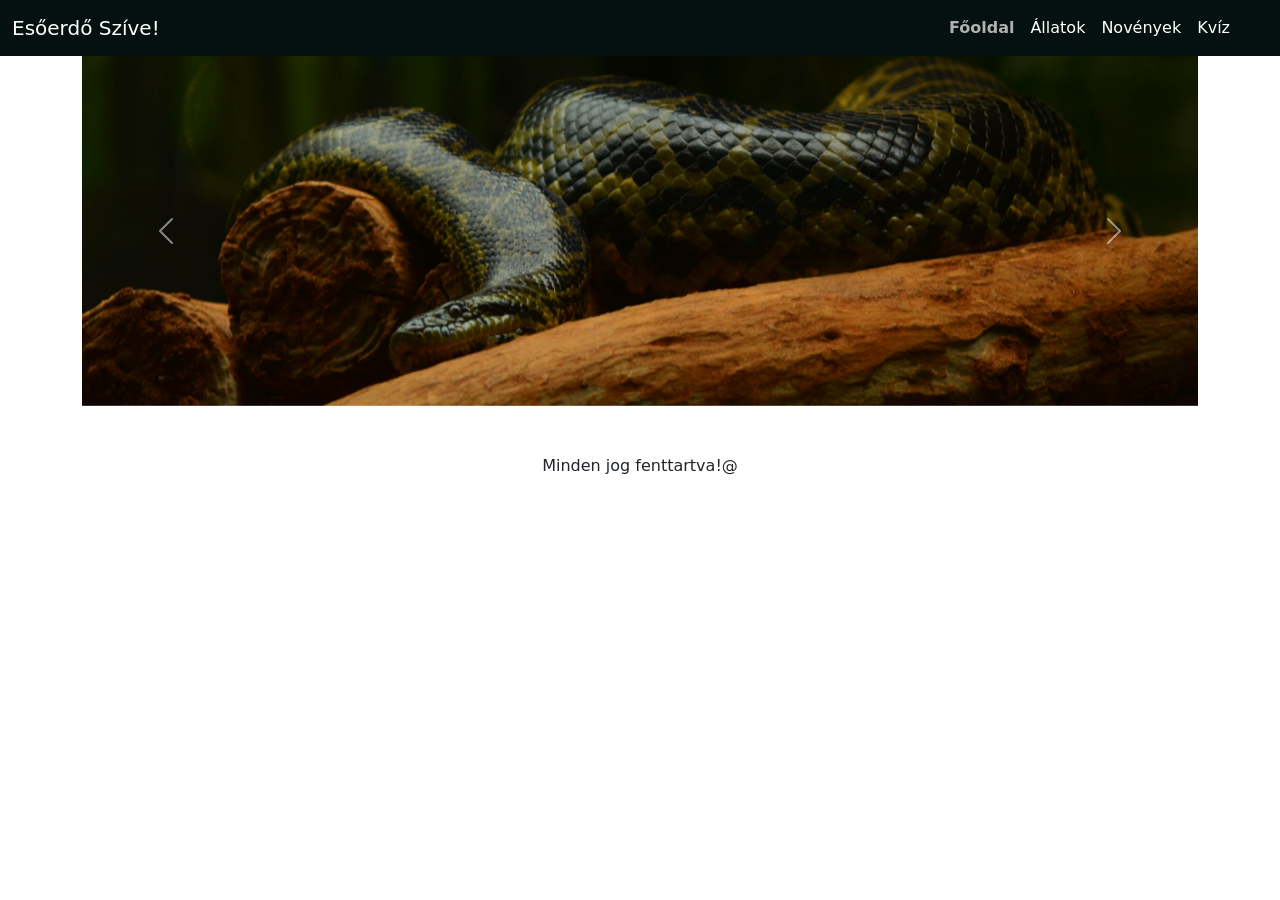
==== index.html @ 5505858c "Slider módosítás" ====
<!DOCTYPE html>
<html lang="hu">

<head>
    <meta charset="UTF-8">
    <meta name="viewport" content="width=device-width, initial-scale=1.0">
    <title>Esőerdő projekt - Főoldal</title>
    <link href="https://cdn.jsdelivr.net/npm/bootstrap@5.3.8/dist/css/bootstrap.min.css" rel="stylesheet"
        integrity="sha384-sRIl4kxILFvY47J16cr9ZwB07vP4J8+LH7qKQnuqkuIAvNWLzeN8tE5YBujZqJLB" crossorigin="anonymous">
    <link rel="stylesheet" href="./css/style.css">
</head>

<body>

    <header>
        <nav class="navbar navbar-expand-lg bg-body-tertiary">
            <div class="container-fluid d-flex">
                <a class="navbar-brand" href="#">Esőerdő Szíve!</a>
                <button class="navbar-toggler" type="button" data-bs-toggle="collapse" data-bs-target="#navbarNav"
                    aria-controls="navbarNav" aria-expanded="false" aria-label="Toggle navigation">
                    <span class="navbar-toggler-icon"></span>
                </button>
                <div class="collapse navbar-collapse " id="navbarNav">
                    <ul class="navbar-nav">
                        <li class="nav-item">
                            <a class="nav-link active" aria-current="page" href="index.html">Főoldal</a>
                        </li>
                        <li class="nav-item">
                            <a class="nav-link " href="allatok.html">Állatok</a>
                        </li>
                        <li class="nav-item">
                            <a class="nav-link" href="novenyek.html">Novények</a>
                        </li>
                        <li class="nav-item">
                            <a class="nav-link" href="kviz.html">Kvíz</a>
                        </li>
                    </ul>
                </div>
            </div>
        </nav>
    </header>

    <main>
        <div class="container">
            <div id="carouselExampleAutoplaying" class="carousel slide" data-bs-ride="carousel">
                <div class="carousel-inner">
                    <div class="carousel-item active">
                        <img src="./images/allatok/Anakonda/Anakonda-sotet.jpg" class="d-block w-100" alt="...">
                    </div>
                    <div class="carousel-item">
                        <img src="./images/allatok/Beka/Beka-paros.jpg" class="d-block w-100" alt="...">
                    </div>
                    <div class="carousel-item">
                        <img src="./images/allatok/Tarantula/Madarpok-card.jpg" class="d-block w-100" alt="...">
                    </div>
                </div>
                <button class="carousel-control-prev" type="button" data-bs-target="#carouselExampleAutoplaying"
                    data-bs-slide="prev">
                    <span class="carousel-control-prev-icon" aria-hidden="true"></span>
                    <span class="visually-hidden">Előző</span>
                </button>
                <button class="carousel-control-next" type="button" data-bs-target="#carouselExampleAutoplaying"
                    data-bs-slide="next">
                    <span class="carousel-control-next-icon" aria-hidden="true"></span>
                    <span class="visually-hidden">Következő</span>
                </button>
            </div>
        </div>
    </main>

    <footer class="text-center p-5">
        <p>Minden jog fenttartva!@</p>
    </footer>

    <script src="https://cdn.jsdelivr.net/npm/bootstrap@5.3.8/dist/js/bootstrap.bundle.min.js"
        integrity="sha384-FKyoEForCGlyvwx9Hj09JcYn3nv7wiPVlz7YYwJrWVcXK/BmnVDxM+D2scQbITxI"
        crossorigin="anonymous"></script>
</body>

</html>
---- css/style.css ----
header {
    background-color: #04110F !important;
  
}
.navbar {
    background-color: transparent !important;
}

.navbar-collapse {
    justify-content: flex-end;
}

header .nav-link {
    padding: 8px 16px;
}
header a {
    color: #fff !important;
}
@media (min-width: 992px) {
    header ul {
        margin-right: 30px;
    }
}
.active{
    color: #b1b1b1 !important;
    font-weight: bold;
}

.carousel-item img {
    margin: auto;
    width: 100% !important;
    height: 350px !important;
    object-fit: cover;
}
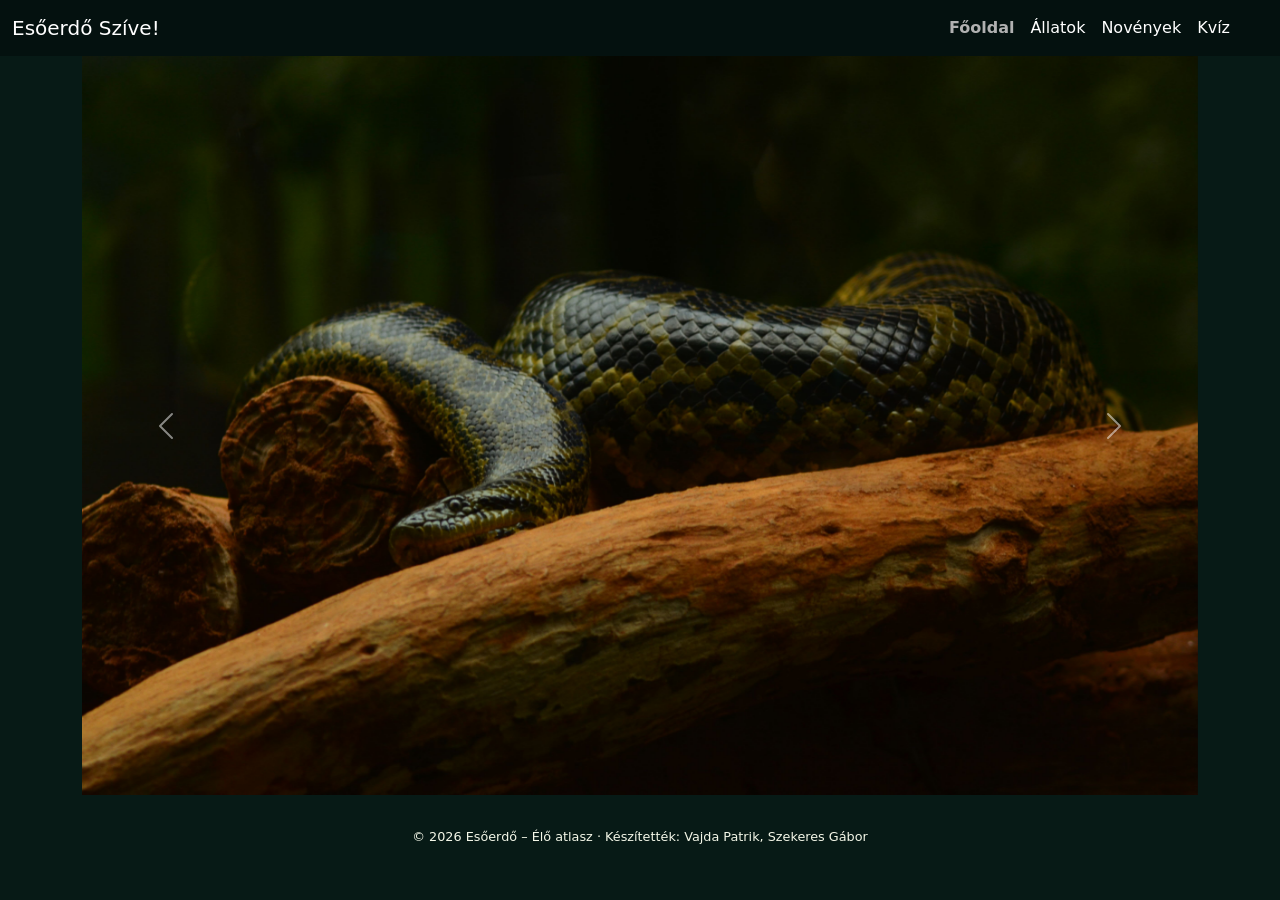
==== commit 0de50407: "footer szerkesztés" ====
--- a/index.html
+++ b/index.html
@@ -68,9 +68,10 @@
         </div>
     </main>
 
-    <footer class="text-center p-5">
-        <p>Minden jog fenttartva!@</p>
+     <footer class=" text-center">
+        <p class="mb-0">© 2026 Esőerdő – Élő atlasz · Készítették: Vajda Patrik, Szekeres Gábor</p>
     </footer>
+
 
     <script src="https://cdn.jsdelivr.net/npm/bootstrap@5.3.8/dist/js/bootstrap.bundle.min.js"
         integrity="sha384-FKyoEForCGlyvwx9Hj09JcYn3nv7wiPVlz7YYwJrWVcXK/BmnVDxM+D2scQbITxI"
--- a/css/style.css
+++ b/css/style.css
@@ -1,3 +1,9 @@
+
+
+body{
+    background-color: #071A16;
+    color: #F4F7E8;
+}
 header {
     background-color: #04110F !important;
   
@@ -27,8 +33,15 @@
 }
 
 .carousel-item img {
-    margin: auto;
+    margin: 0px;
     width: 100% !important;
-    height: 350px !important;
+    max-height: 800px !important;
     object-fit: cover;
-}+   
+}
+
+
+
+footer{ padding: 2rem 1rem; font-size: .8rem; color: var(--muted); border-top: 1px solid var(--line); }
+
+
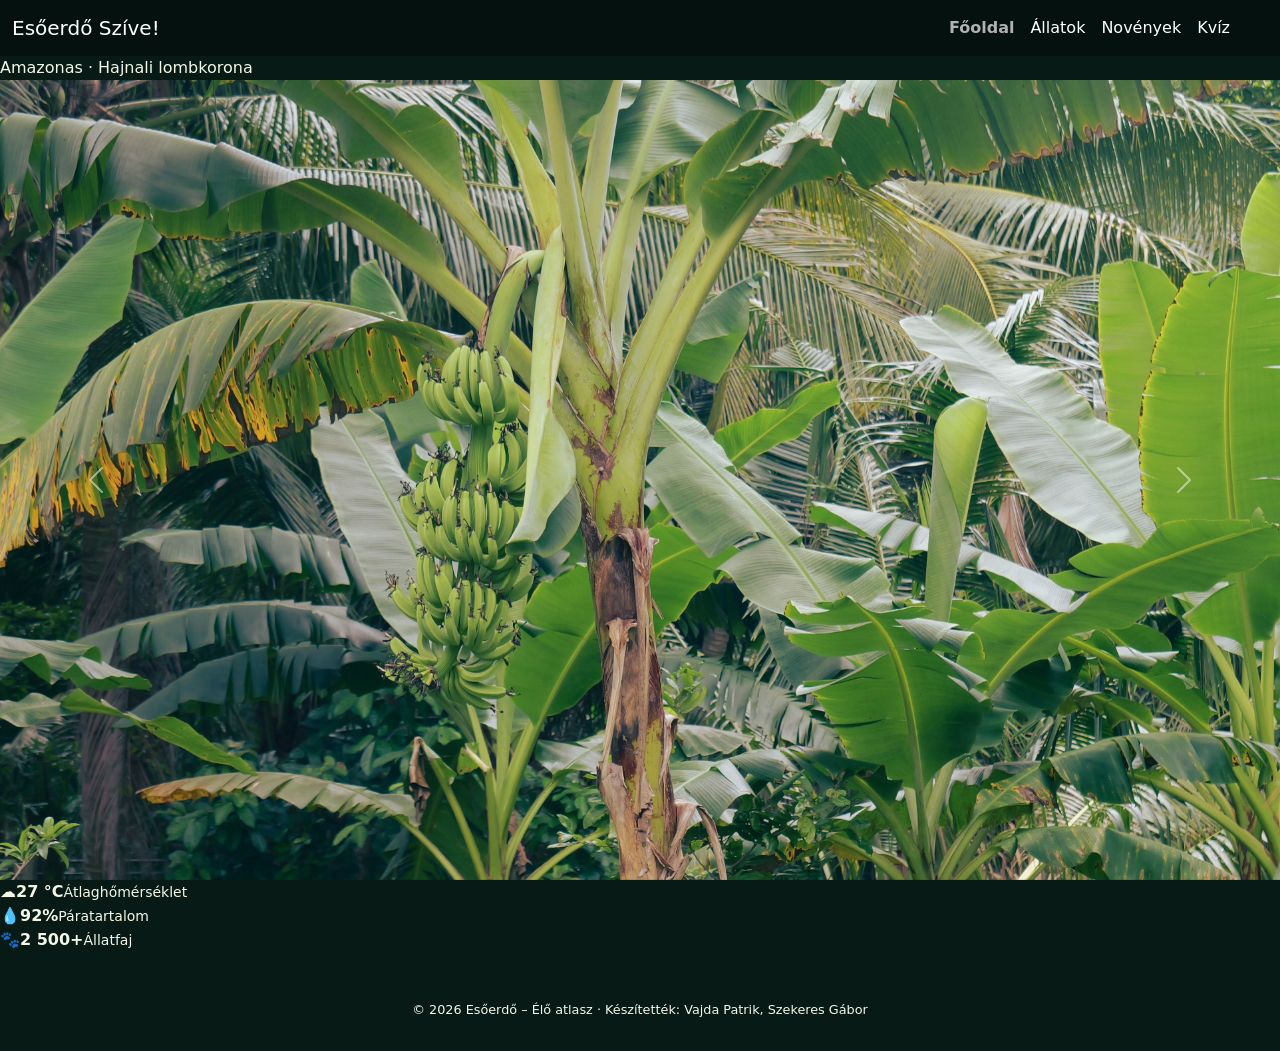
==== commit 4d531795: "heroSection" ====
--- a/index.html
+++ b/index.html
@@ -41,31 +41,47 @@
     </header>
 
     <main>
-        <div class="container">
-            <div id="carouselExampleAutoplaying" class="carousel slide" data-bs-ride="carousel">
-                <div class="carousel-inner">
-                    <div class="carousel-item active">
-                        <img src="./images/allatok/Anakonda/Anakonda-sotet.jpg" class="d-block w-100" alt="...">
-                    </div>
-                    <div class="carousel-item">
-                        <img src="./images/allatok/Beka/Beka-paros.jpg" class="d-block w-100" alt="...">
-                    </div>
-                    <div class="carousel-item">
-                        <img src="./images/allatok/Tarantula/Madarpok-card.jpg" class="d-block w-100" alt="...">
+        <section class="hero">
+
+             <div class="hero-image">
+                <span class="hero-badge"><i class="badge-dot" aria-hidden="true"></i>Amazonas · Hajnali
+                    lombkorona</span>
+                <div class="">
+                    <div id="carouselExampleAutoplaying" class="carousel slide" data-bs-ride="carousel">
+                        <div class="carousel-inner">
+                            <div class="carousel-item active">
+                                <img src="./images/novenyek/Bananfa/Bananfa-egydb.jpg" class="d-block w-100" alt="...">
+                            </div>
+                            <div class="carousel-item">
+                                <img src="./images/novenyek/Kakaofa/Kakaofa-termes.jpg" class="d-block w-100" alt="...">
+                            </div>
+                            <div class="carousel-item">
+                                <img src="./images/novenyek/Kokusz/Kokusz-erdo.jpg" class="d-block w-100" alt="...">
+                            </div>
+                        </div>
+                        <button class="carousel-control-prev" type="button" data-bs-target="#carouselExampleAutoplaying"
+                            data-bs-slide="prev">
+                            <span class="carousel-control-prev-icon" aria-hidden="true"></span>
+                            <span class="visually-hidden">Előző</span>
+                        </button>
+                        <button class="carousel-control-next" type="button" data-bs-target="#carouselExampleAutoplaying"
+                            data-bs-slide="next">
+                            <span class="carousel-control-next-icon" aria-hidden="true"></span>
+                            <span class="visually-hidden">Következő</span>
+                        </button>
                     </div>
                 </div>
-                <button class="carousel-control-prev" type="button" data-bs-target="#carouselExampleAutoplaying"
-                    data-bs-slide="prev">
-                    <span class="carousel-control-prev-icon" aria-hidden="true"></span>
-                    <span class="visually-hidden">Előző</span>
-                </button>
-                <button class="carousel-control-next" type="button" data-bs-target="#carouselExampleAutoplaying"
-                    data-bs-slide="next">
-                    <span class="carousel-control-next-icon" aria-hidden="true"></span>
-                    <span class="visually-hidden">Következő</span>
-                </button>
+                <ul class="climate list-unstyled">
+                    <li><span class="climate-icon" aria-hidden="true">☁</span><span><strong>27
+                                °C</strong><small>Átlaghőmérséklet</small></span></li>
+                    <li><span class="climate-icon"
+                            aria-hidden="true">💧</span><span><strong>92%</strong><small>Páratartalom</small></span>
+                    </li>
+                    <li><span class="climate-icon" aria-hidden="true">🐾</span><span><strong>2
+                                500+</strong><small>Állatfaj</small></span></li>
+                </ul>
             </div>
-        </div>
+        </section>
     </main>
 
      <footer class=" text-center">
--- a/css/style.css
+++ b/css/style.css
@@ -1,13 +1,13 @@
-
-
-body{
+body {
     background-color: #071A16;
     color: #F4F7E8;
 }
+
 header {
     background-color: #04110F !important;
-  
+
 }
+
 .navbar {
     background-color: transparent !important;
 }
@@ -19,15 +19,18 @@
 header .nav-link {
     padding: 8px 16px;
 }
+
 header a {
     color: #fff !important;
 }
+
 @media (min-width: 992px) {
     header ul {
         margin-right: 30px;
     }
 }
-.active{
+
+.active {
     color: #b1b1b1 !important;
     font-weight: bold;
 }
@@ -37,11 +40,22 @@
     width: 100% !important;
     max-height: 800px !important;
     object-fit: cover;
-   
 }
 
+.kartya {
+    background-color: #3E6358;
+    border: 2px solid #F4F7E8;
+    border-radius: 15px;
+}
 
+.kartya img {
+    width: 100% !important;
+    height: 500px !important;
+    object-fit: cover;
+    border-radius: 12px;
+}
 
-footer{ padding: 2rem 1rem; font-size: .8rem; color: var(--muted); border-top: 1px solid var(--line); }
-
-
+footer {
+    padding: 2rem 1rem;
+    font-size: .8rem;
+}
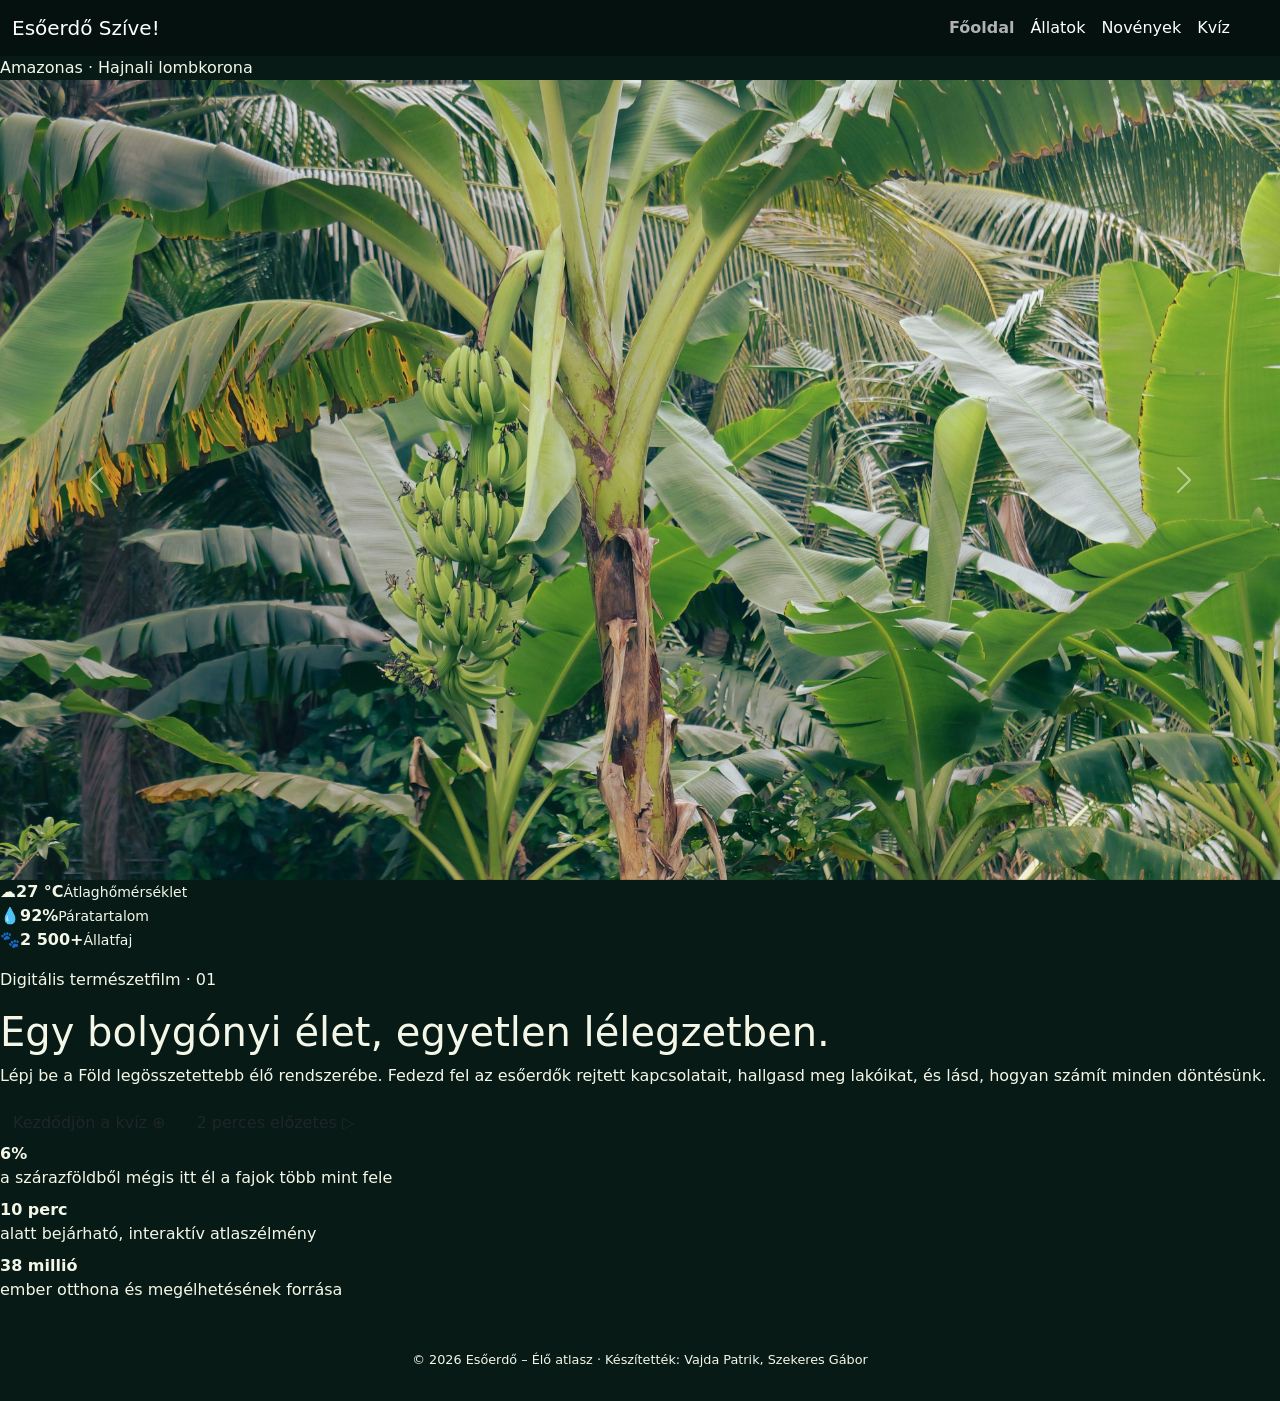
==== commit 592fae16: "content" ====
--- a/index.html
+++ b/index.html
@@ -81,6 +81,34 @@
                                 500+</strong><small>Állatfaj</small></span></li>
                 </ul>
             </div>
+             <div class="hero-content">
+                <p class="kicker">Digitális természetfilm · 01</p>
+                <h1>Egy bolygónyi élet, egyetlen lélegzetben.</h1>
+                <p class="lead-text">Lépj be a Föld legösszetettebb élő rendszerébe. Fedezd fel az esőerdők rejtett
+                    kapcsolatait, hallgasd meg lakóikat, és lásd, hogyan számít minden döntésünk.</p>
+                <div class="hero-buttons">
+                    <a href="terkep.html" class="btn btn-lime">Kezdődjön a kvíz <span
+                            aria-hidden="true">⊕</span></a>
+                    <a href="kviz.html" class="btn btn-ghost">2 perces előzetes <span aria-hidden="true">▷</span></a>
+                </div>
+
+                <dl class="facts">
+                    <div>
+                        <dt>6%</dt>
+                        <dd>a szárazföldből mégis itt él a fajok több mint fele</dd>
+                    </div>
+                    <div>
+                        <dt>10 perc</dt>
+                        <dd>alatt bejárható, interaktív atlaszélmény</dd>
+                    </div>
+                    <div>
+                        <dt>38 millió</dt>
+                        <dd>ember otthona és megélhetésének forrása</dd>
+                    </div>
+                </dl>
+
+                
+            </div>
         </section>
     </main>
 
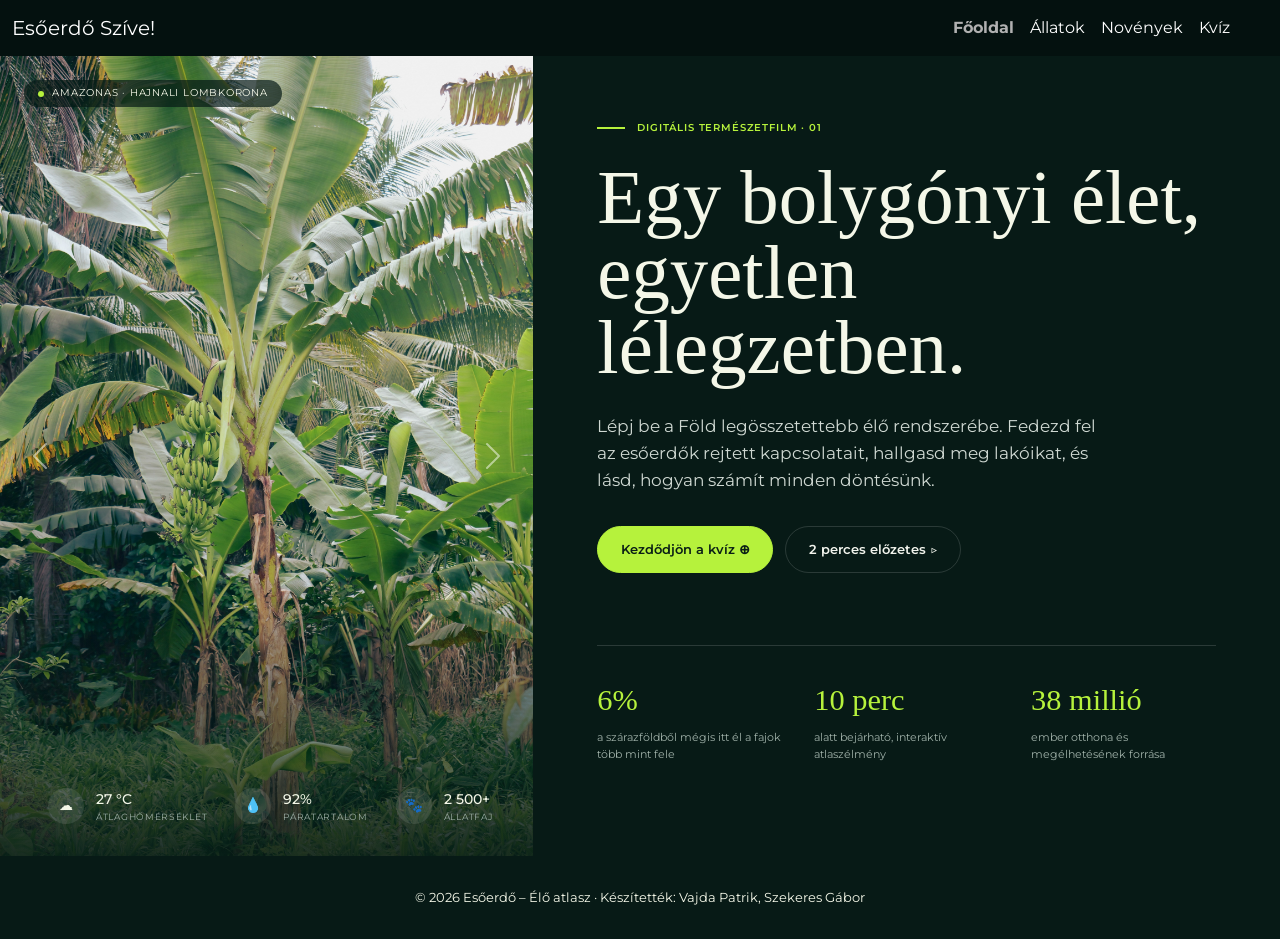
==== commit 5e29711f: "Főoldalba kvízoldal behivatkozása" ====
--- a/index.html
+++ b/index.html
@@ -87,7 +87,7 @@
                 <p class="lead-text">Lépj be a Föld legösszetettebb élő rendszerébe. Fedezd fel az esőerdők rejtett
                     kapcsolatait, hallgasd meg lakóikat, és lásd, hogyan számít minden döntésünk.</p>
                 <div class="hero-buttons">
-                    <a href="terkep.html" class="btn btn-lime">Kezdődjön a kvíz <span
+                    <a href="kviz.html" class="btn btn-lime">Kezdődjön a kvíz <span
                             aria-hidden="true">⊕</span></a>
                     <a href="kviz.html" class="btn btn-ghost">2 perces előzetes <span aria-hidden="true">▷</span></a>
                 </div>
--- a/css/style.css
+++ b/css/style.css
@@ -1,3 +1,22 @@
+@import url('https://fonts.googleapis.com/css2?family=Montserrat:ital,wght@0,100..900;1,100..900&display=swap');
+@import url('https://fonts.googleapis.com/css2?family=Roboto+Slab:wght@100..900&display=swap');
+
+body {
+    font-family: "Montserrat", sans-serif;
+    font-weight: 400;
+}
+
+:root {
+    --bg: #071A16;
+    --bg-soft: #0c2822;
+    --lime: #b6f23c;
+    --text: #f1f3ec;
+    --muted: #9fb0a8;
+    --line: rgba(255, 255, 255, .14);
+    --serif: "Cormorant Garamond", Georgia, serif;
+    --sans: "Inter", system-ui, sans-serif;
+}
+
 body {
     background-color: #071A16;
     color: #F4F7E8;
@@ -5,7 +24,6 @@
 
 header {
     background-color: #04110F !important;
-
 }
 
 .navbar {
@@ -42,10 +60,244 @@
     object-fit: cover;
 }
 
+.hero {
+    display: grid;
+    grid-template-columns: 5fr 7fr;
+    min-height: 780px;
+}
+
+.hero-image {
+    position: relative;
+    overflow: hidden;
+    background: #0d2a22 center/cover;
+}
+
+.hero-image>img {
+    position: absolute;
+    inset: 0;
+    width: 100%;
+    height: 100%;
+    object-fit: cover;
+}
+
+.hero-image::after {
+    content: "";
+    position: absolute;
+    inset: 0;
+    background: linear-gradient(to top, rgba(7, 26, 22, .85), transparent 35%);
+}
+
+.hero-badge {
+    position: absolute;
+    top: 1.5rem;
+    left: 1.5rem;
+    z-index: 2;
+    display: inline-flex;
+    align-items: center;
+    gap: .5rem;
+    padding: .4rem .9rem;
+    background: rgba(7, 26, 22, .7);
+    border-radius: 999px;
+    font-size: .6rem;
+    letter-spacing: .08em;
+    text-transform: uppercase;
+}
+
+.badge-dot {
+    width: 6px;
+    height: 6px;
+    border-radius: 50%;
+    background: var(--lime);
+}
+
+.climate {
+    position: absolute;
+    left: 3rem;
+    right: 1.5rem;
+    bottom: 2rem;
+    z-index: 2;
+    display: flex;
+    flex-wrap: wrap;
+    gap: 1.75rem;
+    margin: 0;
+    padding: 0;
+}
+
+.climate li {
+    display: flex;
+    align-items: center;
+    gap: .75rem;
+}
+
+.climate-icon {
+    display: grid;
+    place-items: center;
+    width: 36px;
+    height: 36px;
+    border-radius: 50%;
+    background: rgba(255, 255, 255, .1);
+    font-size: .9rem;
+}
+
+.climate strong {
+    display: block;
+    font-size: .9rem;
+    font-weight: 500;
+}
+
+.climate small {
+    display: block;
+    font-size: .55rem;
+    letter-spacing: .08em;
+    text-transform: uppercase;
+    color: var(--muted);
+}
+
+.hero-content {
+    display: flex;
+    flex-direction: column;
+    padding: 4rem clamp(1.5rem, 5vw, 4rem) 2rem;
+    max-width: 760px;
+}
+
+.kicker {
+    display: flex;
+    align-items: center;
+    gap: .75rem;
+    font-size: .65rem;
+    font-weight: 600;
+    letter-spacing: .08em;
+    text-transform: uppercase;
+    color: var(--lime);
+    margin-bottom: 1.5rem;
+}
+
+.kicker::before {
+    content: "";
+    width: 28px;
+    height: 2px;
+    background: var(--lime);
+}
+
+.hero-content h1 {
+    font-family: var(--serif);
+    font-weight: 500;
+    font-size: clamp(2.8rem, 6vw, 5.2rem);
+    line-height: .98;
+    margin-bottom: 1.75rem;
+}
+
+.lead-text {
+    max-width: 30em;
+    color: #cfd8d2;
+    font-size: 1.05rem;
+    line-height: 1.6;
+    margin-bottom: 2rem;
+}
+
+.hero-buttons {
+    display: flex;
+    flex-wrap: wrap;
+    gap: .75rem;
+}
+
+.btn-lime,
+.btn-ghost {
+    border-radius: 999px;
+    font-size: .8rem;
+    font-weight: 600;
+    padding: .8rem 1.4rem;
+    transition: transform .2s, background .2s, border-color .2s;
+}
+
+.btn-lime {
+    background: var(--lime);
+    color: #0a1f16;
+    border: 1px solid var(--lime);
+}
+
+.btn-lime:hover {
+    background: #caff55;
+    color: #0a1f16;
+    transform: translateY(-2px);
+}
+
+.btn-ghost {
+    background: transparent;
+    color: var(--text);
+    border: 1px solid var(--line);
+}
+
+.btn-ghost:hover {
+    border-color: var(--lime);
+    color: var(--text);
+    transform: translateY(-2px);
+}
+
+.facts {
+    display: grid;
+    grid-template-columns: repeat(3, 1fr);
+    gap: 2rem;
+    margin: auto 0 0;
+    padding-top: 2rem;
+    border-top: 1px solid var(--line);
+}
+
+.hero-content .facts {
+    margin-top: 4.5rem;
+}
+
+.facts dt {
+    font-family: var(--serif);
+    font-size: 1.9rem;
+    font-weight: 500;
+    color: var(--lime);
+}
+
+.facts dd {
+    margin: .35rem 0 0;
+    font-size: .7rem;
+    line-height: 1.5;
+    color: var(--muted);
+}
+
+.sources {
+    display: flex;
+    justify-content: space-between;
+    flex-wrap: wrap;
+    gap: .5rem;
+    margin: 3rem 0 0;
+    font-size: .6rem;
+    letter-spacing: .06em;
+    text-transform: uppercase;
+    color: var(--muted);
+}
+
+.sources a {
+    color: var(--lime);
+    text-decoration: none;
+}
+
+.sources a:hover {
+    text-decoration: underline;
+}
+
+.site-footer {
+    padding: 2rem 1rem;
+    font-size: .8rem;
+    color: var(--muted);
+    border-top: 1px solid var(--line);
+}
+
 .kartya {
     background-color: #3E6358;
     border: 2px solid #F4F7E8;
     border-radius: 15px;
+}
+
+.kartya h2 {
+    font-family: "Roboto Slab", serif;
+    font-weight: 400;
 }
 
 .kartya img {
@@ -53,9 +305,44 @@
     height: 500px !important;
     object-fit: cover;
     border-radius: 12px;
+    box-shadow: 3px 10px 15px 5px rgba(0, 0, 0, 0.75);
+}
+
+.kartya ul {
+    list-style-type: none;
+    padding: 0px 10px;
+    font-weight: 500;
+    font-size: 17px;
+    line-height: 1.5;
+}
+
+.kartya strong {
+    color: #FFB86B;
 }
 
 footer {
     padding: 2rem 1rem;
     font-size: .8rem;
+}
+
+.kepek {
+    position: relative;
+    width: 100% !important;
+}
+
+.kepek img {
+    width: 100% !important;
+    display: block;
+}
+
+.masodikKep {
+    position: absolute;
+    top: 0;
+    left: 0;
+    opacity: 0;
+    transition: opacity 0.3s ease;
+}
+
+.kepek:hover .masodikKep {
+    opacity: 1;
 }
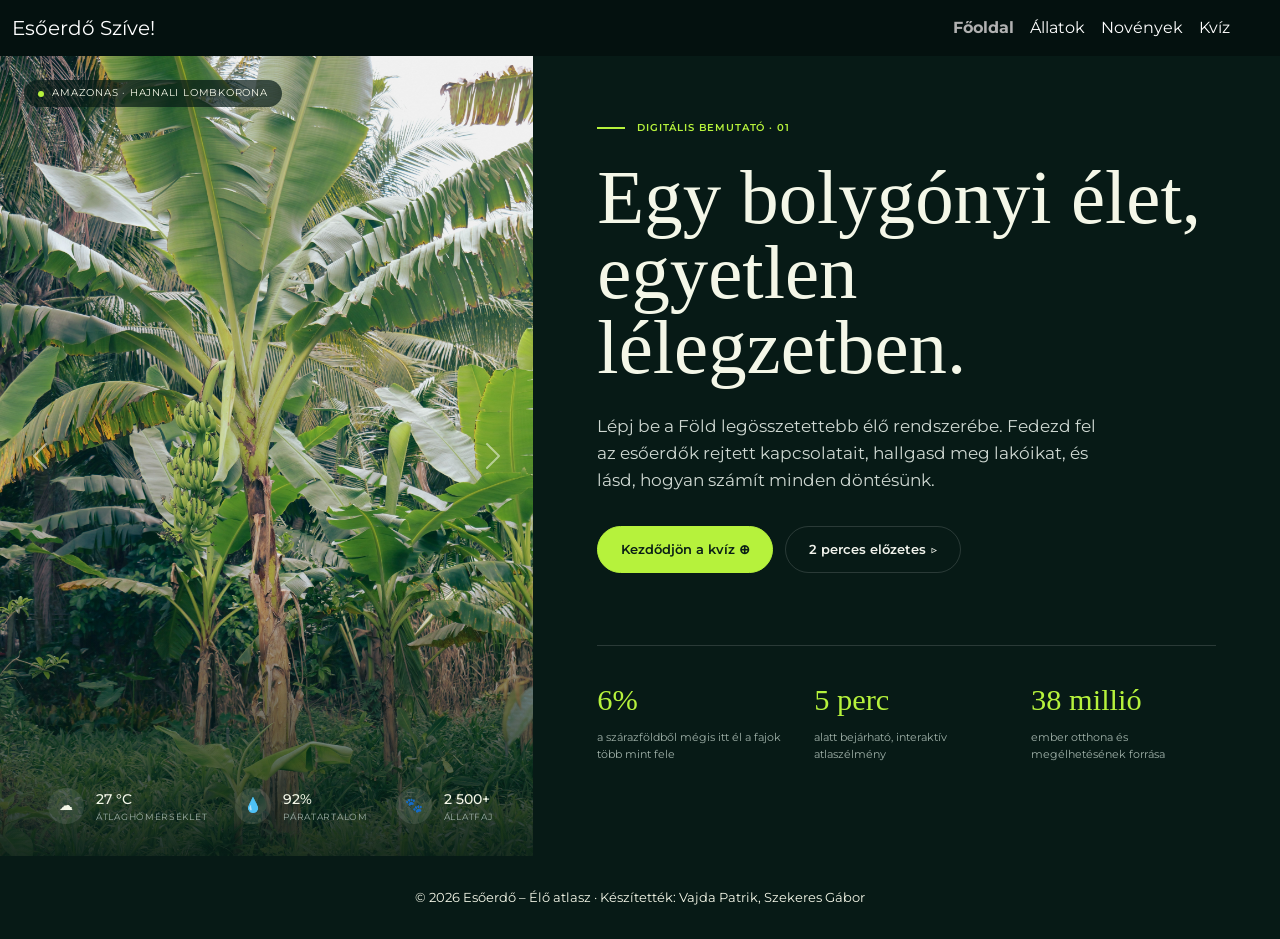
==== commit c1db8294: "Apró főoldal változtatások" ====
--- a/index.html
+++ b/index.html
@@ -82,14 +82,14 @@
                 </ul>
             </div>
              <div class="hero-content">
-                <p class="kicker">Digitális természetfilm · 01</p>
+                <p class="kicker">Digitális bemutató · 01</p>
                 <h1>Egy bolygónyi élet, egyetlen lélegzetben.</h1>
                 <p class="lead-text">Lépj be a Föld legösszetettebb élő rendszerébe. Fedezd fel az esőerdők rejtett
                     kapcsolatait, hallgasd meg lakóikat, és lásd, hogyan számít minden döntésünk.</p>
                 <div class="hero-buttons">
                     <a href="kviz.html" class="btn btn-lime">Kezdődjön a kvíz <span
                             aria-hidden="true">⊕</span></a>
-                    <a href="kviz.html" class="btn btn-ghost">2 perces előzetes <span aria-hidden="true">▷</span></a>
+                    <a href="#" class="btn btn-ghost">2 perces előzetes <span aria-hidden="true">▷</span></a>
                 </div>
 
                 <dl class="facts">
@@ -98,7 +98,7 @@
                         <dd>a szárazföldből mégis itt él a fajok több mint fele</dd>
                     </div>
                     <div>
-                        <dt>10 perc</dt>
+                        <dt>5 perc</dt>
                         <dd>alatt bejárható, interaktív atlaszélmény</dd>
                     </div>
                     <div>
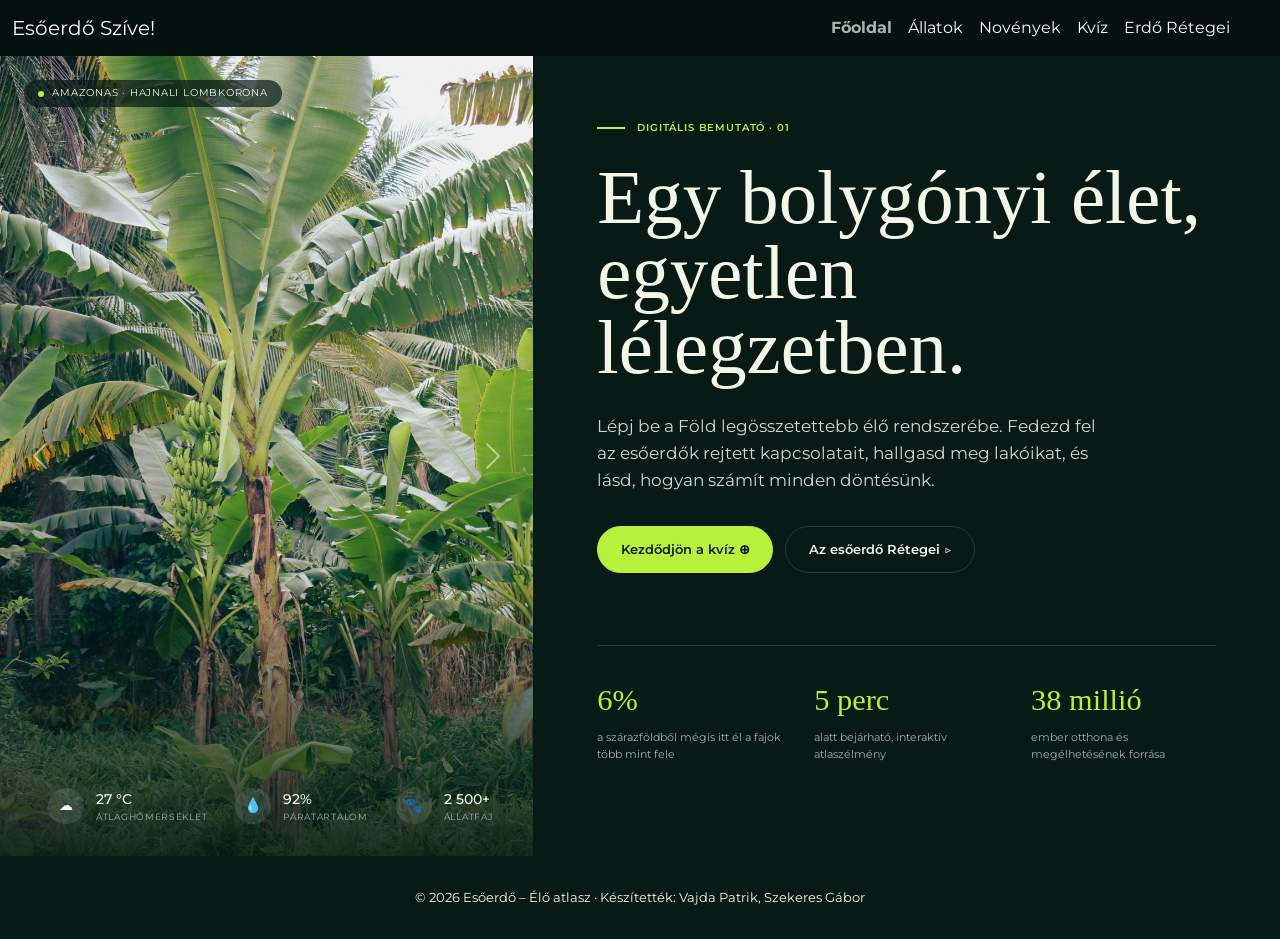
==== commit 4d4d1e2c: "retegek kesz+ nav kiegeszitve" ====
--- a/index.html
+++ b/index.html
@@ -15,7 +15,7 @@
     <header>
         <nav class="navbar navbar-expand-lg bg-body-tertiary">
             <div class="container-fluid d-flex">
-                <a class="navbar-brand" href="#">Esőerdő Szíve!</a>
+                <a class="navbar-brand" href="index.html">Esőerdő Szíve!</a>
                 <button class="navbar-toggler" type="button" data-bs-toggle="collapse" data-bs-target="#navbarNav"
                     aria-controls="navbarNav" aria-expanded="false" aria-label="Toggle navigation">
                     <span class="navbar-toggler-icon"></span>
@@ -33,6 +33,9 @@
                         </li>
                         <li class="nav-item">
                             <a class="nav-link" href="kviz.html">Kvíz</a>
+                        </li>
+                         <li class="nav-item">
+                            <a class="nav-link" href="retegek.html">Erdő Rétegei</a>
                         </li>
                     </ul>
                 </div>
@@ -89,7 +92,7 @@
                 <div class="hero-buttons">
                     <a href="kviz.html" class="btn btn-lime">Kezdődjön a kvíz <span
                             aria-hidden="true">⊕</span></a>
-                    <a href="#" class="btn btn-ghost">2 perces előzetes <span aria-hidden="true">▷</span></a>
+                    <a href="retegek.html" class="btn btn-ghost">Az esőerdő Rétegei <span aria-hidden="true">▷</span></a>
                 </div>
 
                 <dl class="facts">
--- a/css/style.css
+++ b/css/style.css
@@ -45,6 +45,11 @@
 @media (min-width: 992px) {
     header ul {
         margin-right: 30px;
+    }
+}
+@media (max-width: 800px ){
+    .hero-image{
+        display: none;
     }
 }
 
@@ -345,4 +350,63 @@
 
 .kepek:hover .masodikKep {
     opacity: 1;
-}+}
+ 
+.kviz-kartya {
+    max-width: 650px;
+}
+ 
+#progress {
+    width: 0%;
+}
+
+
+
+
+
+.retegekBody {
+    background-color: #f4f1e6;
+    color: #1d3a2d;
+    font-family: Arial, Helvetica, sans-serif;
+}
+
+.retegekBody h1, h2 {
+    font-family: "Playfair Display", serif;
+    color: #173f31;
+}
+
+.halvany {
+    background-color: #e8ecdc;
+}
+
+.sotetzold {
+    background-color: #173f31;
+}
+
+.szam {
+    font-size: 14px;
+    letter-spacing: 1px;
+    color: #173f31;
+}
+
+.kep {
+    width: 100%;
+    height: 400px;
+    object-fit: cover;
+    box-shadow: 0 6px 16px rgba(0, 0, 0, 0.3);
+}
+
+.tudtad {
+    border-left: 3px solid #173f31;
+    padding-left: 15px;
+    margin-top: 20px;
+    font-size: 15px;
+}
+
+.card {
+    transition: transform 0.3s;
+}
+.card:hover {
+    transform: translateY(-5px);
+}
+
